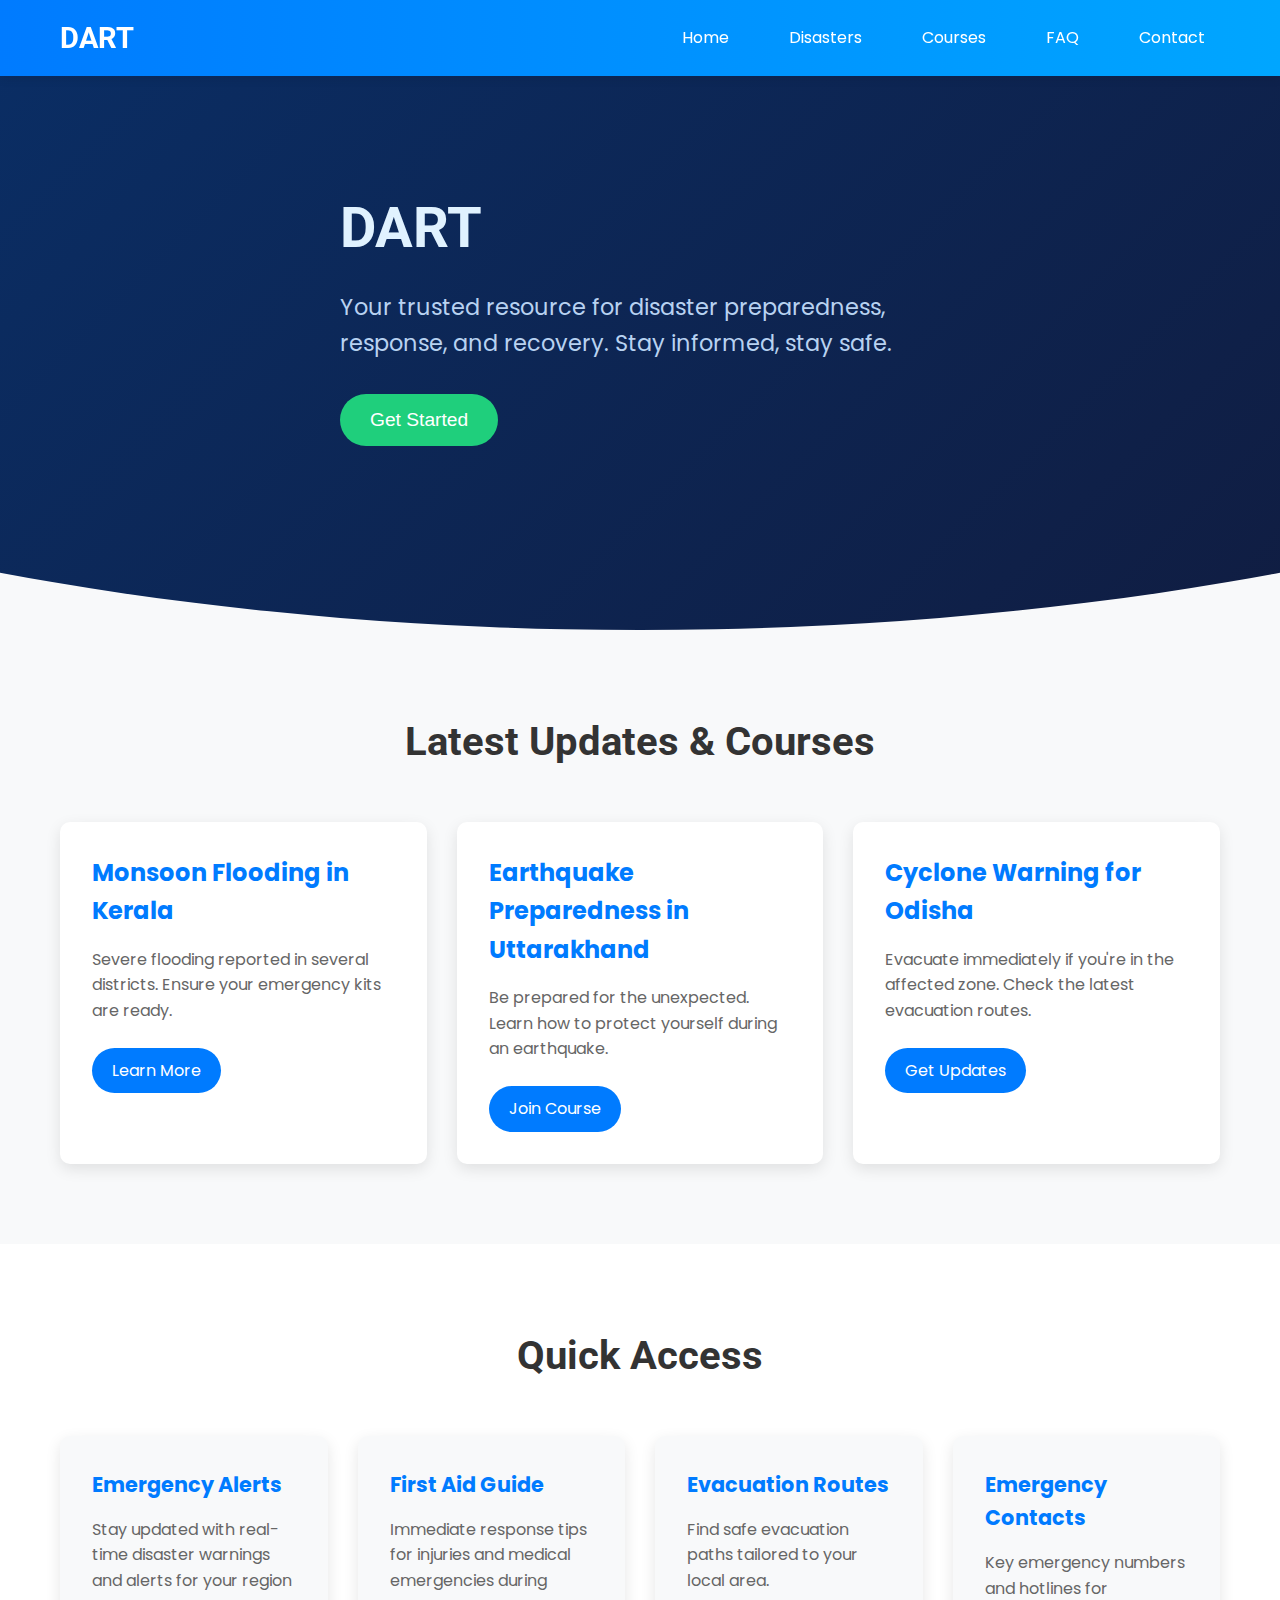
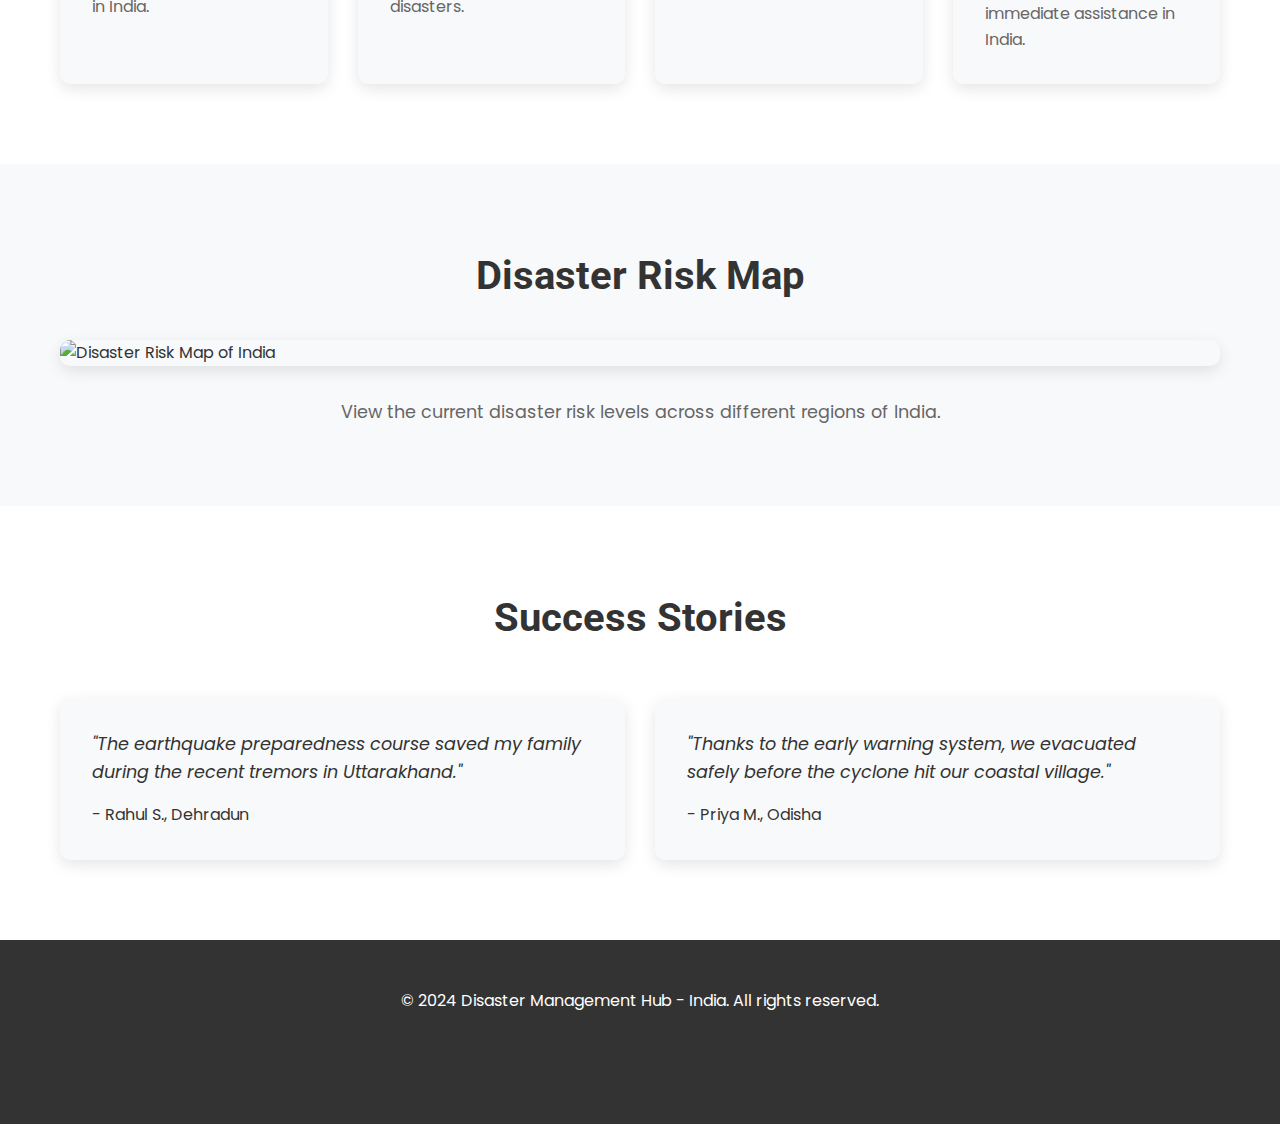
==== index.html @ 25036c58 "ADDED FILES" ====
<!DOCTYPE html>
<html lang="en">
<head>
    <meta charset="UTF-8">
    <meta name="viewport" content="width=device-width, initial-scale=1.0">
    <title>DART</title>
    <link rel="stylesheet" href="common.css">
    <link rel="stylesheet" href="index.css">
</head>
<body>
    <nav class="navbar">
        <div class="container">
            <h1>DART</h1>
            <ul>
                <li style="--i:1"><a href="index.html">Home</a></li>
                <li style="--i:2"><a href="disasters.html">Disasters</a></li>
                <li style="--i:3"><a href="courses.html">Courses</a></li>
                <li style="--i:4"><a href="faq.html">FAQ</a></li>
                <li style="--i:5"><a href="contact.html">Contact</a></li>
            </ul>
        </div>
    </nav>

    <header class="crypto-design">
        <div class="container">
            <h2>DART</h2>
            <p>Your trusted resource for disaster preparedness, response, and recovery. Stay informed, stay safe.</p>
            <button class="btn-start">Get Started</button>
        </div>
    </header>

    <main>
        <section id="featured-section" class="section featured-section">
            <div class="container">
                <h3>Latest Updates & Courses</h3>
                <div class="featured-grid">
                    <div class="featured-item">
                        <h4>Monsoon Flooding in Kerala</h4>
                        <p>Severe flooding reported in several districts. Ensure your emergency kits are ready.</p>
                        <a href="disasters.html" class="btn-featured">Learn More</a>
                    </div>
                    <div class="featured-item">
                        <h4>Earthquake Preparedness in Uttarakhand</h4>
                        <p>Be prepared for the unexpected. Learn how to protect yourself during an earthquake.</p>
                        <a href="courses.html" class="btn-featured">Join Course</a>
                    </div>
                    <div class="featured-item">
                        <h4>Cyclone Warning for Odisha</h4>
                        <p>Evacuate immediately if you're in the affected zone. Check the latest evacuation routes.</p>
                        <a href="disasters.html" class="btn-featured">Get Updates</a>
                    </div>
                </div>
            </div>
        </section>

        <section id="quick-access" class="section quick-access">
            <div class="container">
                <h3>Quick Access</h3>
                <div class="quick-access-grid">
                    <div class="quick-access-item">
                        <h4>Emergency Alerts</h4>
                        <p>Stay updated with real-time disaster warnings and alerts for your region in India.</p>
                    </div>
                    <div class="quick-access-item">
                        <h4>First Aid Guide</h4>
                        <p>Immediate response tips for injuries and medical emergencies during disasters.</p>
                    </div>
                    <div class="quick-access-item">
                        <h4>Evacuation Routes</h4>
                        <p>Find safe evacuation paths tailored to your local area.</p>
                    </div>
                    <div class="quick-access-item">
                        <h4>Emergency Contacts</h4>
                        <p>Key emergency numbers and hotlines for immediate assistance in India.</p>
                    </div>
                </div>
            </div>
        </section>

        <section id="disaster-map" class="section disaster-map">
            <div class="container">
                <h3>Disaster Risk Map</h3>
                <div class="map-container">
                    <!-- Placeholder for an interactive map -->
                    <img src="/api/placeholder/800/400" alt="Disaster Risk Map of India" />
                </div>
                <p>View the current disaster risk levels across different regions of India.</p>
            </div>
        </section>

        <section id="testimonials" class="section testimonials">
            <div class="container">
                <h3>Success Stories</h3>
                <div class="testimonial-grid">
                    <div class="testimonial-item">
                        <p>"The earthquake preparedness course saved my family during the recent tremors in Uttarakhand."</p>
                        - Rahul S., Dehradun
                    </div>
                    <div class="testimonial-item">
                        <p>"Thanks to the early warning system, we evacuated safely before the cyclone hit our coastal village."</p>
                        - Priya M., Odisha
                    </div>
                </div>
            </div>
        </section>
    </main>

    <footer>
        <div class="container">
            <p>&copy; 2024 Disaster Management Hub - India. All rights reserved.</p>
            <div class="social-icons">
                <a href="#" aria-label="Facebook"><i class="fab fa-facebook"></i></a>
                <a href="#" aria-label="Twitter"><i class="fab fa-twitter"></i></a>
                <a href="#" aria-label="Instagram"><i class="fab fa-instagram"></i></a>
            </div>
        </div>
    </footer>
</body>
</html>
---- common.css ----
/* Import Google Fonts */
@import url('https://fonts.googleapis.com/css2?family=Poppins:wght@300;400;600&family=Roboto:wght@400;700&display=swap');

/* Reset and Base Styles */
* {
  margin: 0;
  padding: 0;
  box-sizing: border-box;
}

body {
  font-family: 'Poppins', sans-serif;
  line-height: 1.6;
  background-color: #f8f9fa;
  color: #333;
}

h1, h2, h3 {
  font-family: 'Roboto', sans-serif;
}

.container {
  max-width: 1200px;
  margin: 0 auto;
  padding: 0 20px;
}

/* Navbar */
.navbar {
  background: linear-gradient(90deg, #007BFF, #00A6FF);
  color: white;
  padding: 15px 0;
  position: fixed;
  top: 0;
  width: 100%;
  z-index: 1000;
  box-shadow: 0 2px 10px rgba(0, 0, 0, 0.1);
}

.navbar .container {
  display: flex;
  justify-content: space-between;
  align-items: center;
}

.navbar h1 {
  font-size: 1.8rem;
  color: #fff;
  animation: fadeInDown 0.5s ease-out;
}

.navbar ul {
  list-style: none;
  display: flex;
}

.navbar ul li {
  margin-left: 30px;
  animation: fadeInDown 0.5s ease-out;
  animation-delay: calc(0.1s * var(--i));
}

.navbar ul li a {
  color: white;
  font-size: 1rem;
  padding: 10px 15px;
  text-decoration: none;
  transition: all 0.3s ease;
  border-radius: 5px;
}

.navbar ul li a:hover {
  background-color: rgba(255, 255, 255, 0.2);
  transform: translateY(-3px);
}

/* Footer */
footer {
  background-color: #333;
  color: #fff;
  padding: 3rem 0;
  text-align: center;
}

.social-icons {
  margin-top: 1.5rem;
}

.social-icons a {
  color: #fff;
  font-size: 1.5rem;
  margin: 0 10px;
  transition: color 0.3s ease;
}

.social-icons a:hover {
  color: #007BFF;
}

/* Responsive Design */
@media (max-width: 768px) {
  .navbar ul {
    display: none;
  }
}

/* Animations */
@keyframes fadeIn {
  from { opacity: 0; }
  to { opacity: 1; }
}

@keyframes fadeInUp {
  from {
    opacity: 0;
    transform: translateY(20px);
  }
  to {
    opacity: 1;
    transform: translateY(0);
  }
}

@keyframes fadeInDown {
  from {
    opacity: 0;
    transform: translateY(-20px);
  }
  to {
    opacity: 1;
    transform: translateY(0);
  }
}

@keyframes slideInDown {
  from {
    transform: translateY(-100px);
    opacity: 0;
  }
  to {
    transform: translateY(0);
    opacity: 1;
  }
}

@keyframes slideInUp {
  from {
    transform: translateY(100px);
    opacity: 0;
  }
  to {
    transform: translateY(0);
    opacity: 1;
  }
}

@keyframes slideInLeft {
  from {
    transform: translateX(-100px);
    opacity: 0;
  }
  to {
    transform: translateX(0);
    opacity: 1;
  }
}
---- index.css ----
/* Intro Section with Crypto Design */
.crypto-design {
  padding: 5rem 0;
  background: linear-gradient(135deg, #0a2e65, #101d42);
  color: white;
  text-align: left;
  display: flex;
  justify-content: center;
  align-items: center;
  height: 70vh;
  position: relative;
  clip-path: ellipse(120% 100% at 50% 0%);
  animation: fadeInUp 1s ease-in-out;
}

.crypto-design .container {
  max-width: 800px;
}

.crypto-design h2 {
  font-size: 3.5rem;
  color: #e0f2ff;
  margin-bottom: 1rem;
  animation: fadeInDown 1s ease-in-out;
}

.crypto-design p {
  max-width: 600px;
  color: #b8d2f1;
  font-size: 1.4rem;
  margin-bottom: 2rem;
  animation: fadeInUp 1s ease-in-out;
}

.btn-start {
  background-color: #1fcf7c;
  color: white;
  padding: 15px 30px;
  border-radius: 30px;
  font-size: 1.2rem;
  cursor: pointer;
  border: none;
  transition: all 0.3s ease;
  animation: fadeInUp 1.5s ease-in-out;
}

.btn-start:hover {
  background-color: #17a865;
  transform: translateY(-3px);
  box-shadow: 0 4px 15px rgba(31, 207, 124, 0.3);
}

/* Featured Section */
.featured-section {
  padding: 5rem 0;
  background-color: #f8f9fa;
}

.featured-section h3 {
  text-align: center;
  font-size: 2.5rem;
  color: #333;
  margin-bottom: 2rem;
}

.featured-grid {
  display: grid;
  grid-template-columns: repeat(3, 1fr);
  gap: 30px;
  margin-top: 3rem;
}

.featured-item {
  background-color: #fff;
  padding: 2rem;
  border-radius: 10px;
  box-shadow: 0 5px 15px rgba(0, 0, 0, 0.1);
  transition: transform 0.3s ease, box-shadow 0.3s ease;
}

.featured-item:hover {
  transform: translateY(-10px);
  box-shadow: 0 10px 25px rgba(0, 0, 0, 0.2);
}

.featured-item h4 {
  font-size: 1.5rem;
  color: #007BFF;
  margin-bottom: 1rem;
}

.featured-item p {
  color: #666;
  margin-bottom: 1.5rem;
}

.btn-featured {
  display: inline-block;
  background-color: #007BFF;
  color: white;
  padding: 10px 20px;
  border-radius: 25px;
  text-decoration: none;
  transition: background-color 0.3s ease, transform 0.3s ease;
}

.btn-featured:hover {
  background-color: #0056b3;
  transform: translateY(-3px);
}

/* Quick Access Section */
.quick-access {
  padding: 5rem 0;
  background-color: #fff;
}

.quick-access h3 {
  text-align: center;
  font-size: 2.5rem;
  color: #333;
  margin-bottom: 2rem;
}

.quick-access-grid {
  display: grid;
  grid-template-columns: repeat(4, 1fr);
  gap: 30px;
  margin-top: 3rem;
}

.quick-access-item {
  background-color: #f8f9fa;
  padding: 2rem;
  border-radius: 10px;
  box-shadow: 0 5px 15px rgba(0, 0, 0, 0.1);
  transition: transform 0.3s ease, box-shadow 0.3s ease;
}

.quick-access-item:hover {
  transform: translateY(-10px);
  box-shadow: 0 10px 25px rgba(0, 0, 0, 0.2);
}

.quick-access-item h4 {
  font-size: 1.3rem;
  color: #007BFF;
  margin-bottom: 1rem;
}

.quick-access-item p {
  color: #666;
}

/* Disaster Map Section */
.disaster-map {
  padding: 5rem 0;
  background-color: #f8f9fa;
}

.disaster-map h3 {
  text-align: center;
  font-size: 2.5rem;
  color: #333;
  margin-bottom: 2rem;
}

.map-container {
  max-width: 100%;
  height: auto;
  margin-bottom: 2rem;
  box-shadow: 0 5px 15px rgba(0, 0, 0, 0.1);
  border-radius: 10px;
  overflow: hidden;
}

.map-container img {
  width: 100%;
  height: auto;
  display: block;
}

.disaster-map p {
  text-align: center;
  color: #666;
  font-size: 1.1rem;
}

/* Testimonials Section */
.testimonials {
  padding: 5rem 0;
  background-color: #fff;
}

.testimonials h3 {
  text-align: center;
  font-size: 2.5rem;
  color: #333;
  margin-bottom: 2rem;
}

.testimonial-grid {
  display: grid;
  grid-template-columns: repeat(2, 1fr);
  gap: 30px;
  margin-top: 3rem;
}

.testimonial-item {
  background-color: #f8f9fa;
  padding: 2rem;
  border-radius: 10px;
  box-shadow: 0 5px 15px rgba(0, 0, 0, 0.1);
}

.testimonial-item p {
  font-style: italic;
  color: #333;
  font-size: 1.1rem;
  margin-bottom: 1rem;
}

.testimonial-item cite {
  color: #007BFF;
  font-weight: bold;
}

/* Footer */
footer {
  background-color: #333;
  color: white;
  padding: 3rem 0;
  text-align: center;
}

footer p {
  margin-bottom: 1rem;
}

.social-icons a {
  color: white;
  font-size: 1.5rem;
  margin: 0 10px;
  transition: color 0.3s ease;
}

.social-icons a:hover {
  color: #007BFF;
}

/* Responsive Design */
@media (max-width: 1024px) {
  .featured-grid, .quick-access-grid {
    grid-template-columns: repeat(2, 1fr);
  }
}

@media (max-width: 768px) {
  .crypto-design {
    height: auto;
    padding: 4rem 0;
  }

  .crypto-design h2 {
    font-size: 2.5rem;
  }

  .crypto-design p {
    font-size: 1.2rem;
  }

  .featured-grid, .quick-access-grid, .testimonial-grid {
    grid-template-columns: 1fr;
  }

  .featured-item, .quick-access-item, .testimonial-item {
    padding: 1.5rem;
  }
}

/* Animations */
@keyframes fadeInDown {
  from {
    opacity: 0;
    transform: translateY(-20px);
  }
  to {
    opacity: 1;
    transform: translateY(0);
  }
}

@keyframes fadeInUp {
  from {
    opacity: 0;
    transform: translateY(20px);
  }
  to {
    opacity: 1;
    transform: translateY(0);
  }
}
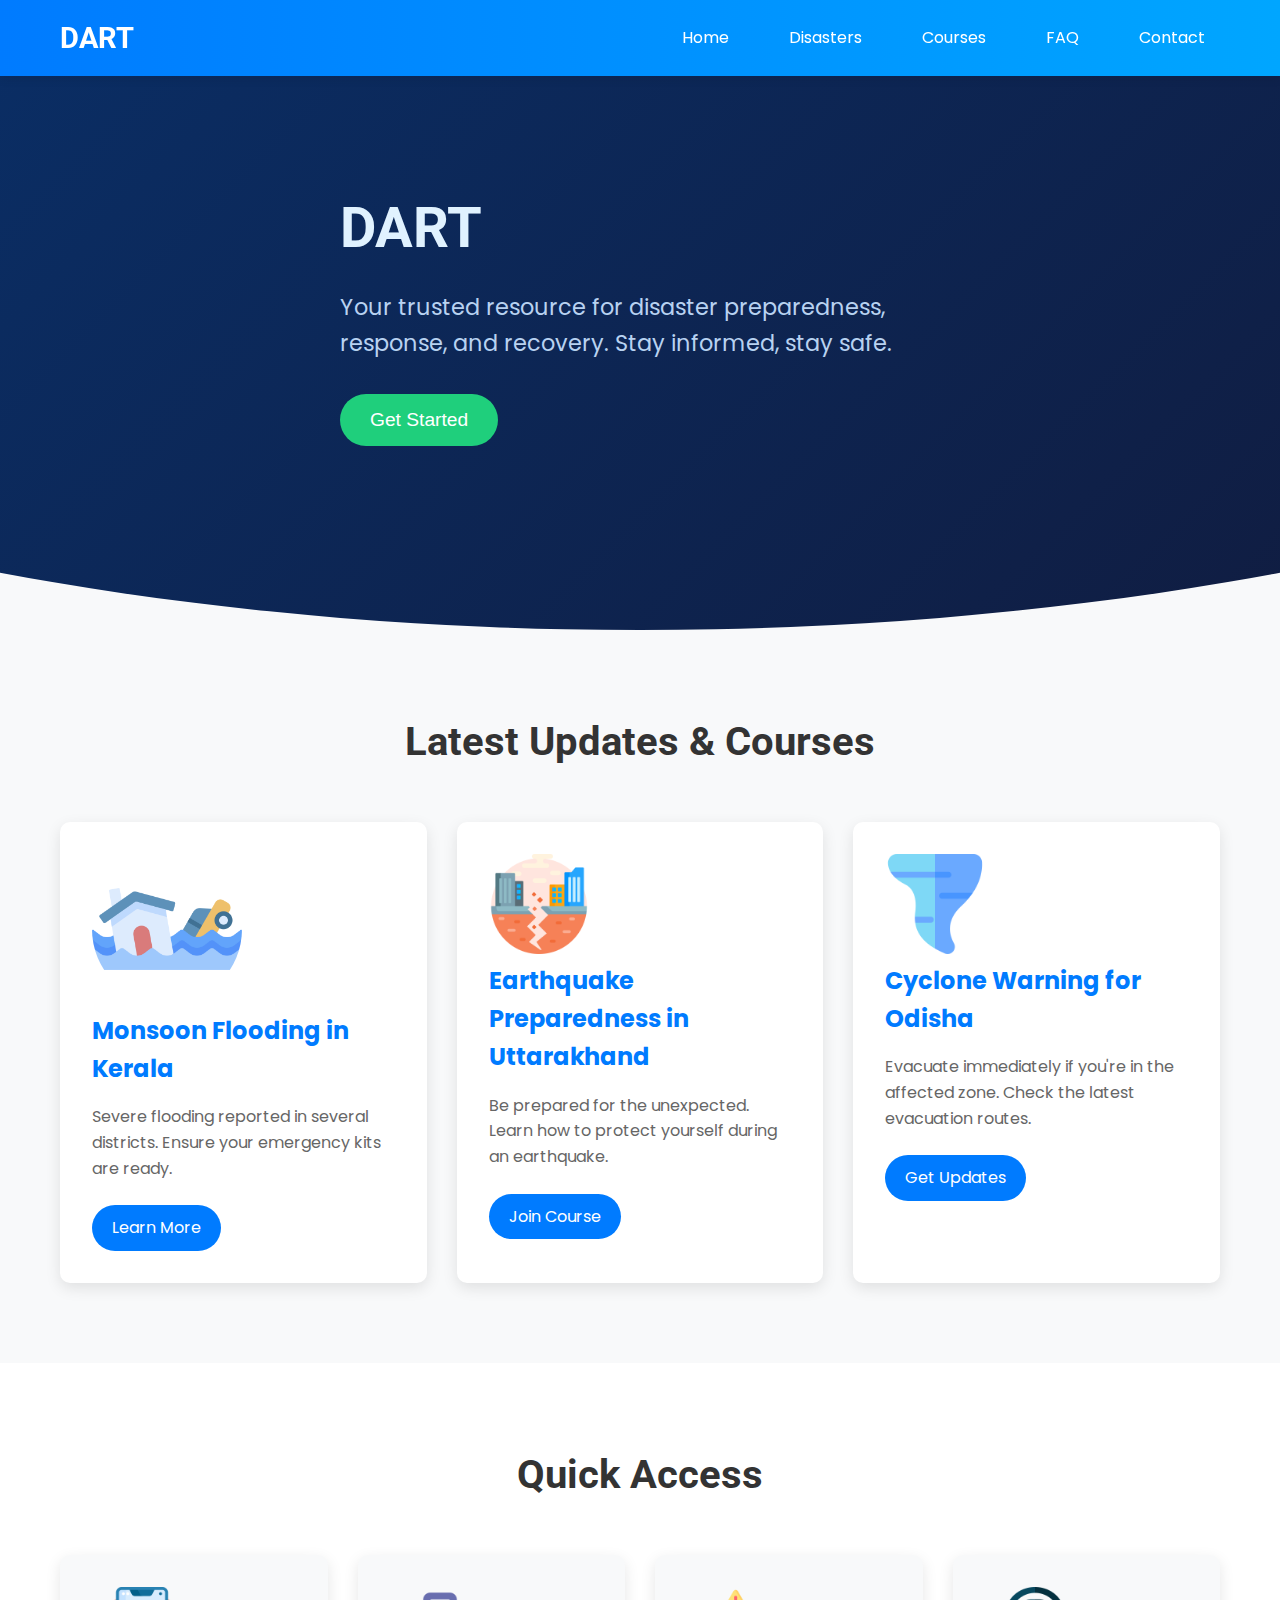
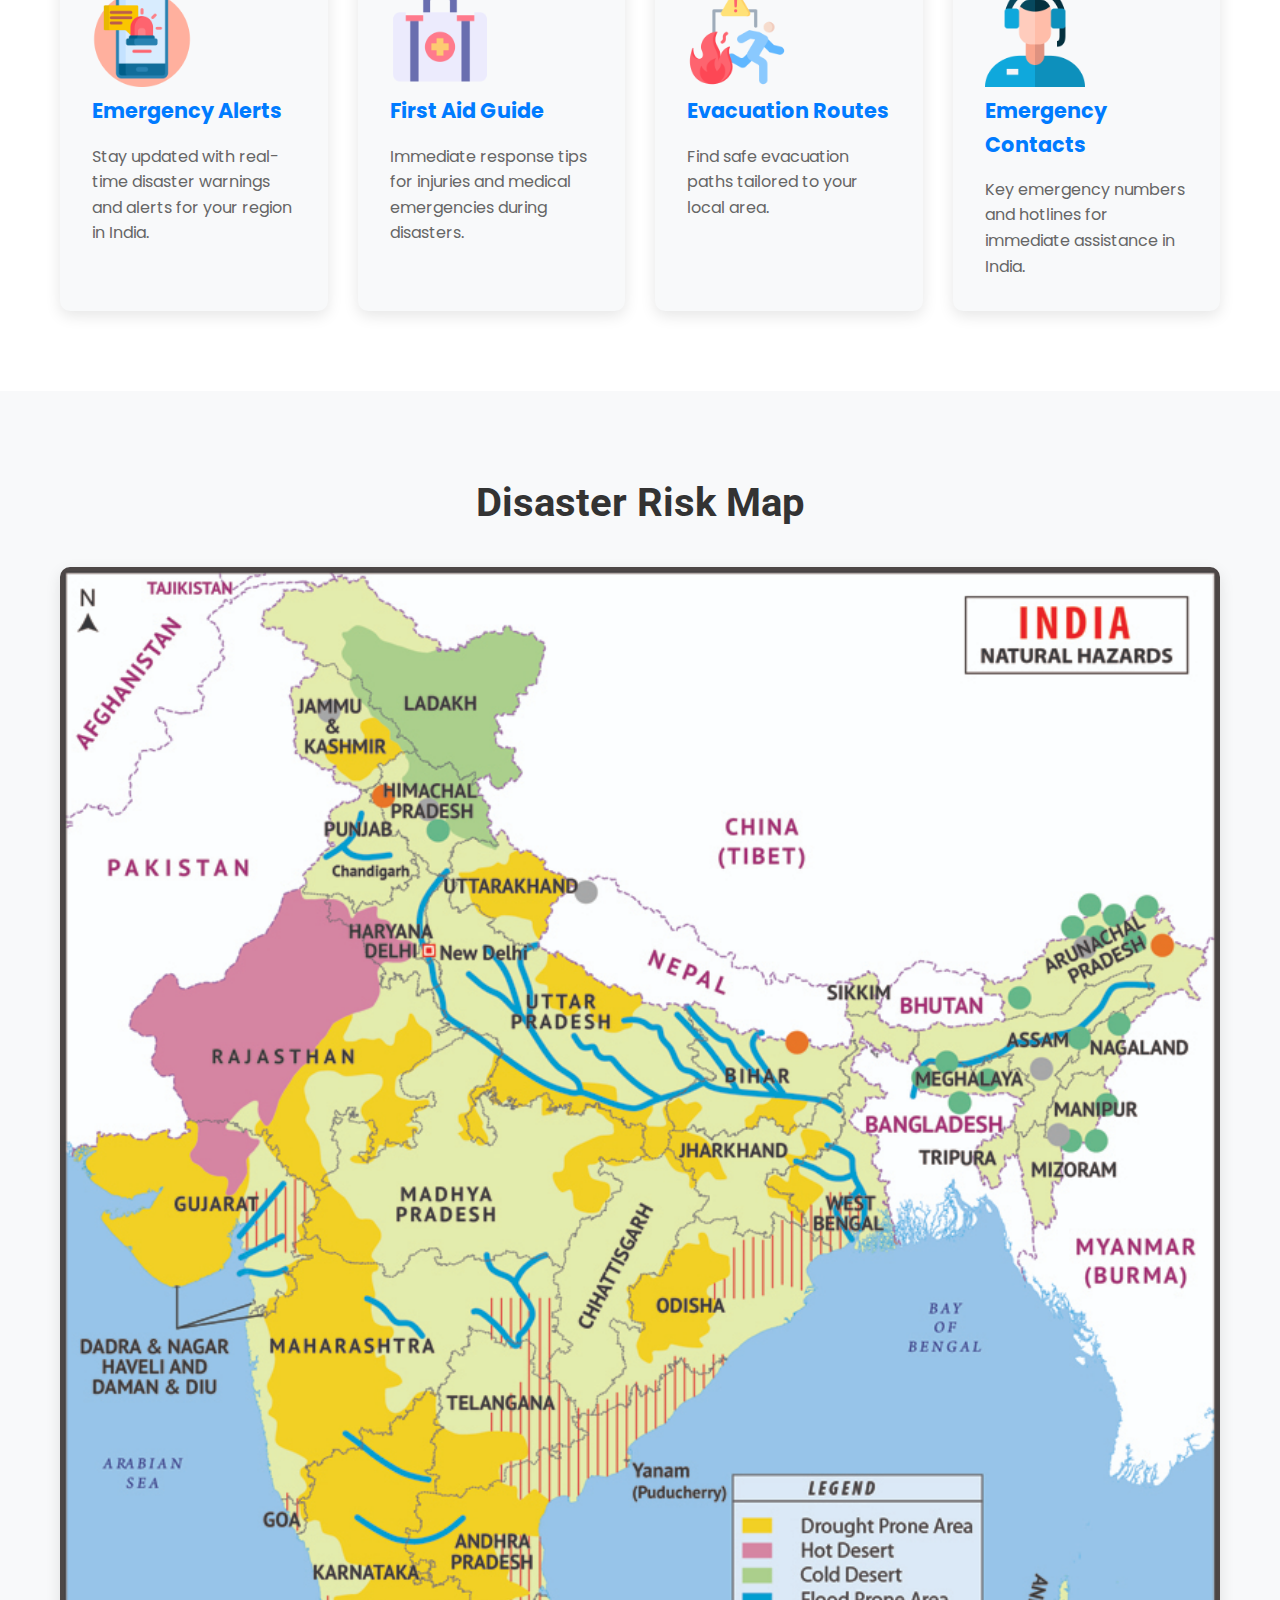
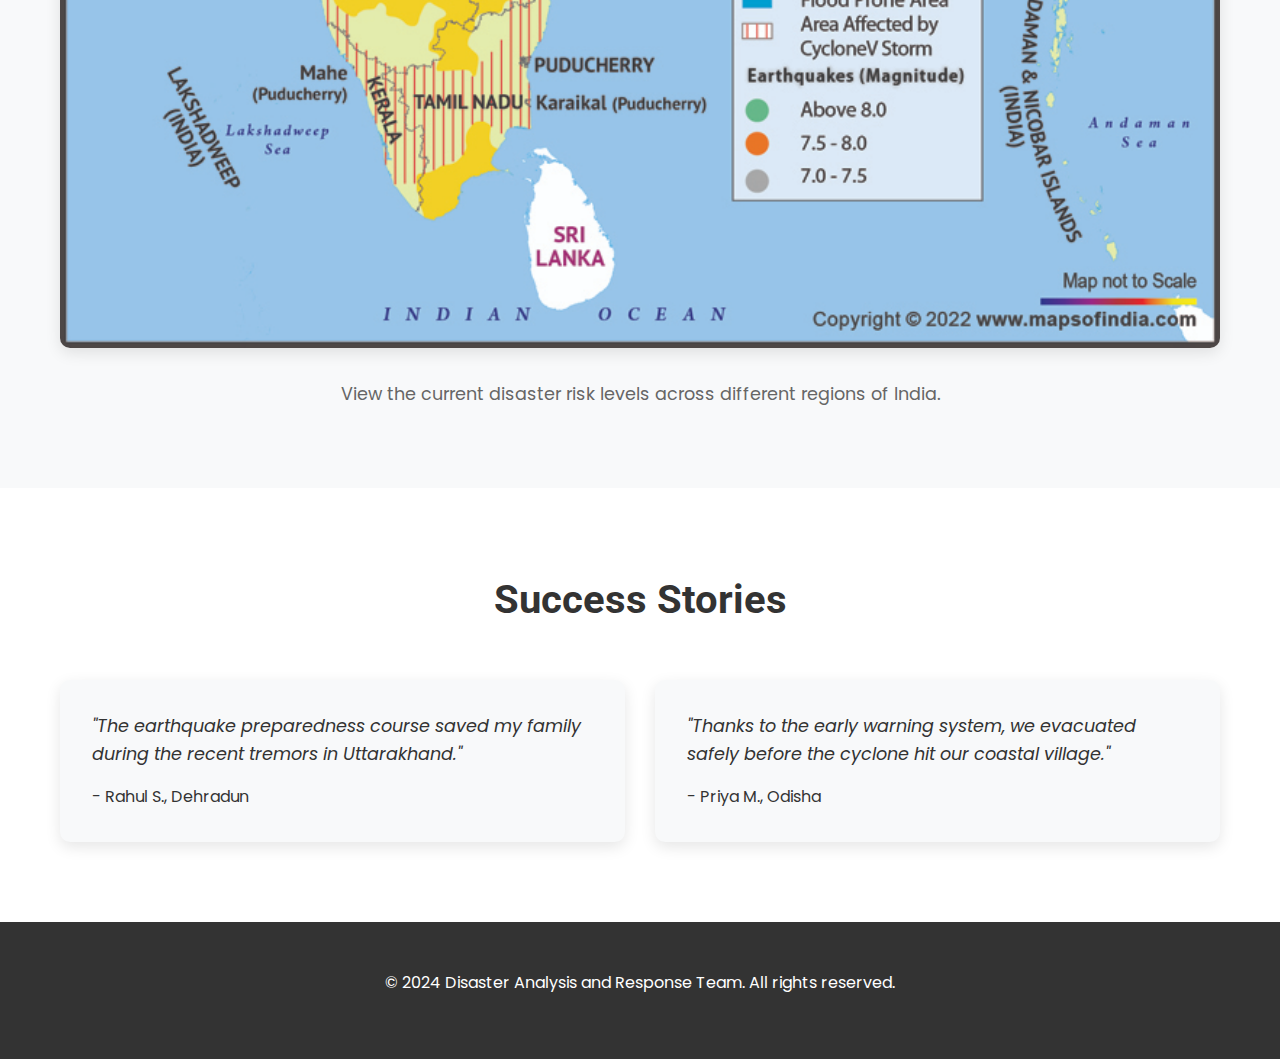
==== commit 1fd40887: "Added images and organised" ====
--- a/index.html
+++ b/index.html
@@ -4,8 +4,8 @@
     <meta charset="UTF-8">
     <meta name="viewport" content="width=device-width, initial-scale=1.0">
     <title>DART</title>
-    <link rel="stylesheet" href="common.css">
-    <link rel="stylesheet" href="index.css">
+    <link rel="stylesheet" href="/css/common.css">
+    <link rel="stylesheet" href="/css/index.css">
 </head>
 <body>
     <nav class="navbar">
@@ -35,16 +35,19 @@
                 <h3>Latest Updates & Courses</h3>
                 <div class="featured-grid">
                     <div class="featured-item">
+                        <img src="/images/flood.png" alt="" width="150px" height="auto" style="border-radius: 150px;">
                         <h4>Monsoon Flooding in Kerala</h4>
                         <p>Severe flooding reported in several districts. Ensure your emergency kits are ready.</p>
                         <a href="disasters.html" class="btn-featured">Learn More</a>
                     </div>
                     <div class="featured-item">
+                        <img src="/images/earthquake.png" alt="" width="100px" height="auto">
                         <h4>Earthquake Preparedness in Uttarakhand</h4>
                         <p>Be prepared for the unexpected. Learn how to protect yourself during an earthquake.</p>
                         <a href="courses.html" class="btn-featured">Join Course</a>
                     </div>
                     <div class="featured-item">
+                        <img src="/images/tornado.png" alt="" width="100px" height="auto">
                         <h4>Cyclone Warning for Odisha</h4>
                         <p>Evacuate immediately if you're in the affected zone. Check the latest evacuation routes.</p>
                         <a href="disasters.html" class="btn-featured">Get Updates</a>
@@ -58,18 +61,22 @@
                 <h3>Quick Access</h3>
                 <div class="quick-access-grid">
                     <div class="quick-access-item">
+                        <img src="/images/emergency-contact.png" alt="" width="100px" height="auto">
                         <h4>Emergency Alerts</h4>
                         <p>Stay updated with real-time disaster warnings and alerts for your region in India.</p>
                     </div>
                     <div class="quick-access-item">
+                        <img src="/images/first-aid-kit.png" alt="" width="100px" height="auto">
                         <h4>First Aid Guide</h4>
                         <p>Immediate response tips for injuries and medical emergencies during disasters.</p>
                     </div>
                     <div class="quick-access-item">
+                        <img src="/images/evacuation.png" alt="" width="100px" height="auto">
                         <h4>Evacuation Routes</h4>
                         <p>Find safe evacuation paths tailored to your local area.</p>
                     </div>
                     <div class="quick-access-item">
+                        <img src="/images/operator.png" alt="" width="100px" height="auto">
                         <h4>Emergency Contacts</h4>
                         <p>Key emergency numbers and hotlines for immediate assistance in India.</p>
                     </div>
@@ -82,7 +89,7 @@
                 <h3>Disaster Risk Map</h3>
                 <div class="map-container">
                     <!-- Placeholder for an interactive map -->
-                    <img src="/api/placeholder/800/400" alt="Disaster Risk Map of India" />
+                    <img src="/images/Map.jpg" alt="Disaster Risk Map of India" width="25vh" height="auto"/>
                 </div>
                 <p>View the current disaster risk levels across different regions of India.</p>
             </div>
@@ -107,12 +114,7 @@
 
     <footer>
         <div class="container">
-            <p>&copy; 2024 Disaster Management Hub - India. All rights reserved.</p>
-            <div class="social-icons">
-                <a href="#" aria-label="Facebook"><i class="fab fa-facebook"></i></a>
-                <a href="#" aria-label="Twitter"><i class="fab fa-twitter"></i></a>
-                <a href="#" aria-label="Instagram"><i class="fab fa-instagram"></i></a>
-            </div>
+            <p>&copy; 2024 Disaster Analysis and Response Team. All rights reserved.</p>
         </div>
     </footer>
 </body>
--- a/css/common.css
+++ b/css/common.css
@@ -0,0 +1,166 @@
+/* Import Google Fonts */
+@import url('https://fonts.googleapis.com/css2?family=Poppins:wght@300;400;600&family=Roboto:wght@400;700&display=swap');
+
+/* Reset and Base Styles */
+* {
+  margin: 0;
+  padding: 0;
+  box-sizing: border-box;
+}
+
+body {
+  font-family: 'Poppins', sans-serif;
+  line-height: 1.6;
+  background-color: #f8f9fa;
+  color: #333;
+}
+
+h1, h2, h3 {
+  font-family: 'Roboto', sans-serif;
+}
+
+.container {
+  max-width: 1200px;
+  margin: 0 auto;
+  padding: 0 20px;
+}
+
+/* Navbar */
+.navbar {
+  background: linear-gradient(90deg, #007BFF, #00A6FF);
+  color: white;
+  padding: 15px 0;
+  position: fixed;
+  top: 0;
+  width: 100%;
+  z-index: 1000;
+  box-shadow: 0 2px 10px rgba(0, 0, 0, 0.1);
+}
+
+.navbar .container {
+  display: flex;
+  justify-content: space-between;
+  align-items: center;
+}
+
+.navbar h1 {
+  font-size: 1.8rem;
+  color: #fff;
+  animation: fadeInDown 0.5s ease-out;
+}
+
+.navbar ul {
+  list-style: none;
+  display: flex;
+}
+
+.navbar ul li {
+  margin-left: 30px;
+  animation: fadeInDown 0.5s ease-out;
+  animation-delay: calc(0.1s * var(--i));
+}
+
+.navbar ul li a {
+  color: white;
+  font-size: 1rem;
+  padding: 10px 15px;
+  text-decoration: none;
+  transition: all 0.3s ease;
+  border-radius: 5px;
+}
+
+.navbar ul li a:hover {
+  background-color: rgba(255, 255, 255, 0.2);
+  transform: translateY(-3px);
+}
+
+/* Footer */
+footer {
+  background-color: #333;
+  color: #fff;
+  padding: 3rem 0;
+  text-align: center;
+}
+
+.social-icons {
+  margin-top: 1.5rem;
+}
+
+.social-icons a {
+  color: #fff;
+  font-size: 1.5rem;
+  margin: 0 10px;
+  transition: color 0.3s ease;
+}
+
+.social-icons a:hover {
+  color: #007BFF;
+}
+
+/* Responsive Design */
+@media (max-width: 768px) {
+  .navbar ul {
+    display: none;
+  }
+}
+
+/* Animations */
+@keyframes fadeIn {
+  from { opacity: 0; }
+  to { opacity: 1; }
+}
+
+@keyframes fadeInUp {
+  from {
+    opacity: 0;
+    transform: translateY(20px);
+  }
+  to {
+    opacity: 1;
+    transform: translateY(0);
+  }
+}
+
+@keyframes fadeInDown {
+  from {
+    opacity: 0;
+    transform: translateY(-20px);
+  }
+  to {
+    opacity: 1;
+    transform: translateY(0);
+  }
+}
+
+@keyframes slideInDown {
+  from {
+    transform: translateY(-100px);
+    opacity: 0;
+  }
+  to {
+    transform: translateY(0);
+    opacity: 1;
+  }
+}
+
+@keyframes slideInUp {
+  from {
+    transform: translateY(100px);
+    opacity: 0;
+  }
+  to {
+    transform: translateY(0);
+    opacity: 1;
+  }
+}
+
+@keyframes slideInLeft {
+  from {
+    transform: translateX(-100px);
+    opacity: 0;
+  }
+  to {
+    transform: translateX(0);
+    opacity: 1;
+  }
+}--- a/css/index.css
+++ b/css/index.css
@@ -0,0 +1,302 @@
+/* Intro Section with Crypto Design */
+.crypto-design {
+  padding: 5rem 0;
+  background: linear-gradient(135deg, #0a2e65, #101d42);
+  color: white;
+  text-align: left;
+  display: flex;
+  justify-content: center;
+  align-items: center;
+  height: 70vh;
+  position: relative;
+  clip-path: ellipse(120% 100% at 50% 0%);
+  animation: fadeInUp 1s ease-in-out;
+}
+
+.crypto-design .container {
+  max-width: 800px;
+}
+
+.crypto-design h2 {
+  font-size: 3.5rem;
+  color: #e0f2ff;
+  margin-bottom: 1rem;
+  animation: fadeInDown 1s ease-in-out;
+}
+
+.crypto-design p {
+  max-width: 600px;
+  color: #b8d2f1;
+  font-size: 1.4rem;
+  margin-bottom: 2rem;
+  animation: fadeInUp 1s ease-in-out;
+}
+
+.btn-start {
+  background-color: #1fcf7c;
+  color: white;
+  padding: 15px 30px;
+  border-radius: 30px;
+  font-size: 1.2rem;
+  cursor: pointer;
+  border: none;
+  transition: all 0.3s ease;
+  animation: fadeInUp 1.5s ease-in-out;
+}
+
+.btn-start:hover {
+  background-color: #17a865;
+  transform: translateY(-3px);
+  box-shadow: 0 4px 15px rgba(31, 207, 124, 0.3);
+}
+
+/* Featured Section */
+.featured-section {
+  padding: 5rem 0;
+  background-color: #f8f9fa;
+}
+
+.featured-section h3 {
+  text-align: center;
+  font-size: 2.5rem;
+  color: #333;
+  margin-bottom: 2rem;
+}
+
+.featured-grid {
+  display: grid;
+  grid-template-columns: repeat(3, 1fr);
+  gap: 30px;
+  margin-top: 3rem;
+}
+
+.featured-item {
+  background-color: #fff;
+  padding: 2rem;
+  border-radius: 10px;
+  box-shadow: 0 5px 15px rgba(0, 0, 0, 0.1);
+  transition: transform 0.3s ease, box-shadow 0.3s ease;
+}
+
+.featured-item:hover {
+  transform: translateY(-10px);
+  box-shadow: 0 10px 25px rgba(0, 0, 0, 0.2);
+}
+
+.featured-item h4 {
+  font-size: 1.5rem;
+  color: #007BFF;
+  margin-bottom: 1rem;
+}
+
+.featured-item p {
+  color: #666;
+  margin-bottom: 1.5rem;
+}
+
+.btn-featured {
+  display: inline-block;
+  background-color: #007BFF;
+  color: white;
+  padding: 10px 20px;
+  border-radius: 25px;
+  text-decoration: none;
+  transition: background-color 0.3s ease, transform 0.3s ease;
+}
+
+.btn-featured:hover {
+  background-color: #0056b3;
+  transform: translateY(-3px);
+}
+
+/* Quick Access Section */
+.quick-access {
+  padding: 5rem 0;
+  background-color: #fff;
+}
+
+.quick-access h3 {
+  text-align: center;
+  font-size: 2.5rem;
+  color: #333;
+  margin-bottom: 2rem;
+}
+
+.quick-access-grid {
+  display: grid;
+  grid-template-columns: repeat(4, 1fr);
+  gap: 30px;
+  margin-top: 3rem;
+}
+
+.quick-access-item {
+  background-color: #f8f9fa;
+  padding: 2rem;
+  border-radius: 10px;
+  box-shadow: 0 5px 15px rgba(0, 0, 0, 0.1);
+  transition: transform 0.3s ease, box-shadow 0.3s ease;
+}
+
+.quick-access-item:hover {
+  transform: translateY(-10px);
+  box-shadow: 0 10px 25px rgba(0, 0, 0, 0.2);
+}
+
+.quick-access-item h4 {
+  font-size: 1.3rem;
+  color: #007BFF;
+  margin-bottom: 1rem;
+}
+
+.quick-access-item p {
+  color: #666;
+}
+
+/* Disaster Map Section */
+.disaster-map {
+  padding: 5rem 0;
+  background-color: #f8f9fa;
+}
+
+.disaster-map h3 {
+  text-align: center;
+  font-size: 2.5rem;
+  color: #333;
+  margin-bottom: 2rem;
+}
+
+.map-container {
+  max-width: 100%;
+  height: auto;
+  margin-bottom: 2rem;
+  box-shadow: 0 5px 15px rgba(0, 0, 0, 0.1);
+  border-radius: 10px;
+  overflow: hidden;
+}
+
+.map-container img {
+  width: 100%;
+  height: auto;
+  display: block;
+}
+
+.disaster-map p {
+  text-align: center;
+  color: #666;
+  font-size: 1.1rem;
+}
+
+/* Testimonials Section */
+.testimonials {
+  padding: 5rem 0;
+  background-color: #fff;
+}
+
+.testimonials h3 {
+  text-align: center;
+  font-size: 2.5rem;
+  color: #333;
+  margin-bottom: 2rem;
+}
+
+.testimonial-grid {
+  display: grid;
+  grid-template-columns: repeat(2, 1fr);
+  gap: 30px;
+  margin-top: 3rem;
+}
+
+.testimonial-item {
+  background-color: #f8f9fa;
+  padding: 2rem;
+  border-radius: 10px;
+  box-shadow: 0 5px 15px rgba(0, 0, 0, 0.1);
+}
+
+.testimonial-item p {
+  font-style: italic;
+  color: #333;
+  font-size: 1.1rem;
+  margin-bottom: 1rem;
+}
+
+.testimonial-item cite {
+  color: #007BFF;
+  font-weight: bold;
+}
+
+/* Footer */
+footer {
+  background-color: #333;
+  color: white;
+  padding: 3rem 0;
+  text-align: center;
+}
+
+footer p {
+  margin-bottom: 1rem;
+}
+
+.social-icons a {
+  color: white;
+  font-size: 1.5rem;
+  margin: 0 10px;
+  transition: color 0.3s ease;
+}
+
+.social-icons a:hover {
+  color: #007BFF;
+}
+
+/* Responsive Design */
+@media (max-width: 1024px) {
+  .featured-grid, .quick-access-grid {
+    grid-template-columns: repeat(2, 1fr);
+  }
+}
+
+@media (max-width: 768px) {
+  .crypto-design {
+    height: auto;
+    padding: 4rem 0;
+  }
+
+  .crypto-design h2 {
+    font-size: 2.5rem;
+  }
+
+  .crypto-design p {
+    font-size: 1.2rem;
+  }
+
+  .featured-grid, .quick-access-grid, .testimonial-grid {
+    grid-template-columns: 1fr;
+  }
+
+  .featured-item, .quick-access-item, .testimonial-item {
+    padding: 1.5rem;
+  }
+}
+
+/* Animations */
+@keyframes fadeInDown {
+  from {
+    opacity: 0;
+    transform: translateY(-20px);
+  }
+  to {
+    opacity: 1;
+    transform: translateY(0);
+  }
+}
+
+@keyframes fadeInUp {
+  from {
+    opacity: 0;
+    transform: translateY(20px);
+  }
+  to {
+    opacity: 1;
+    transform: translateY(0);
+  }
+}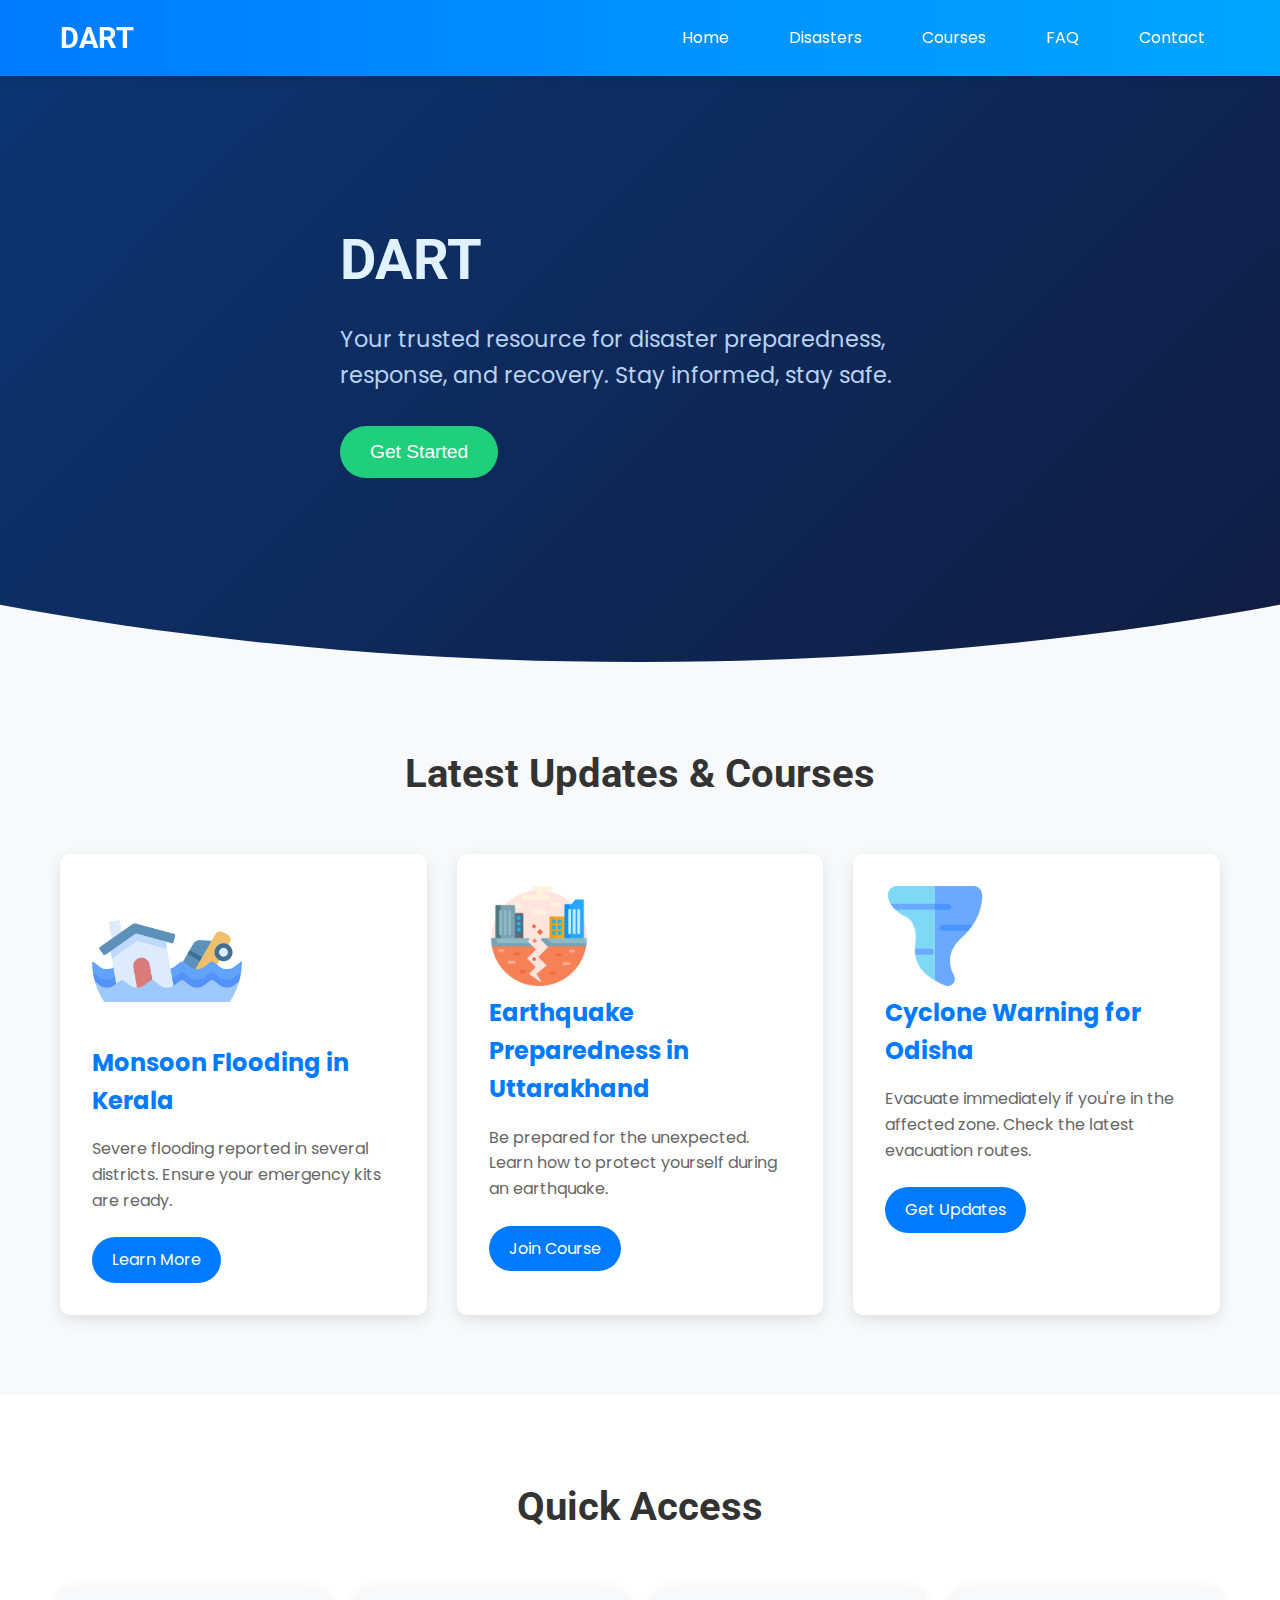
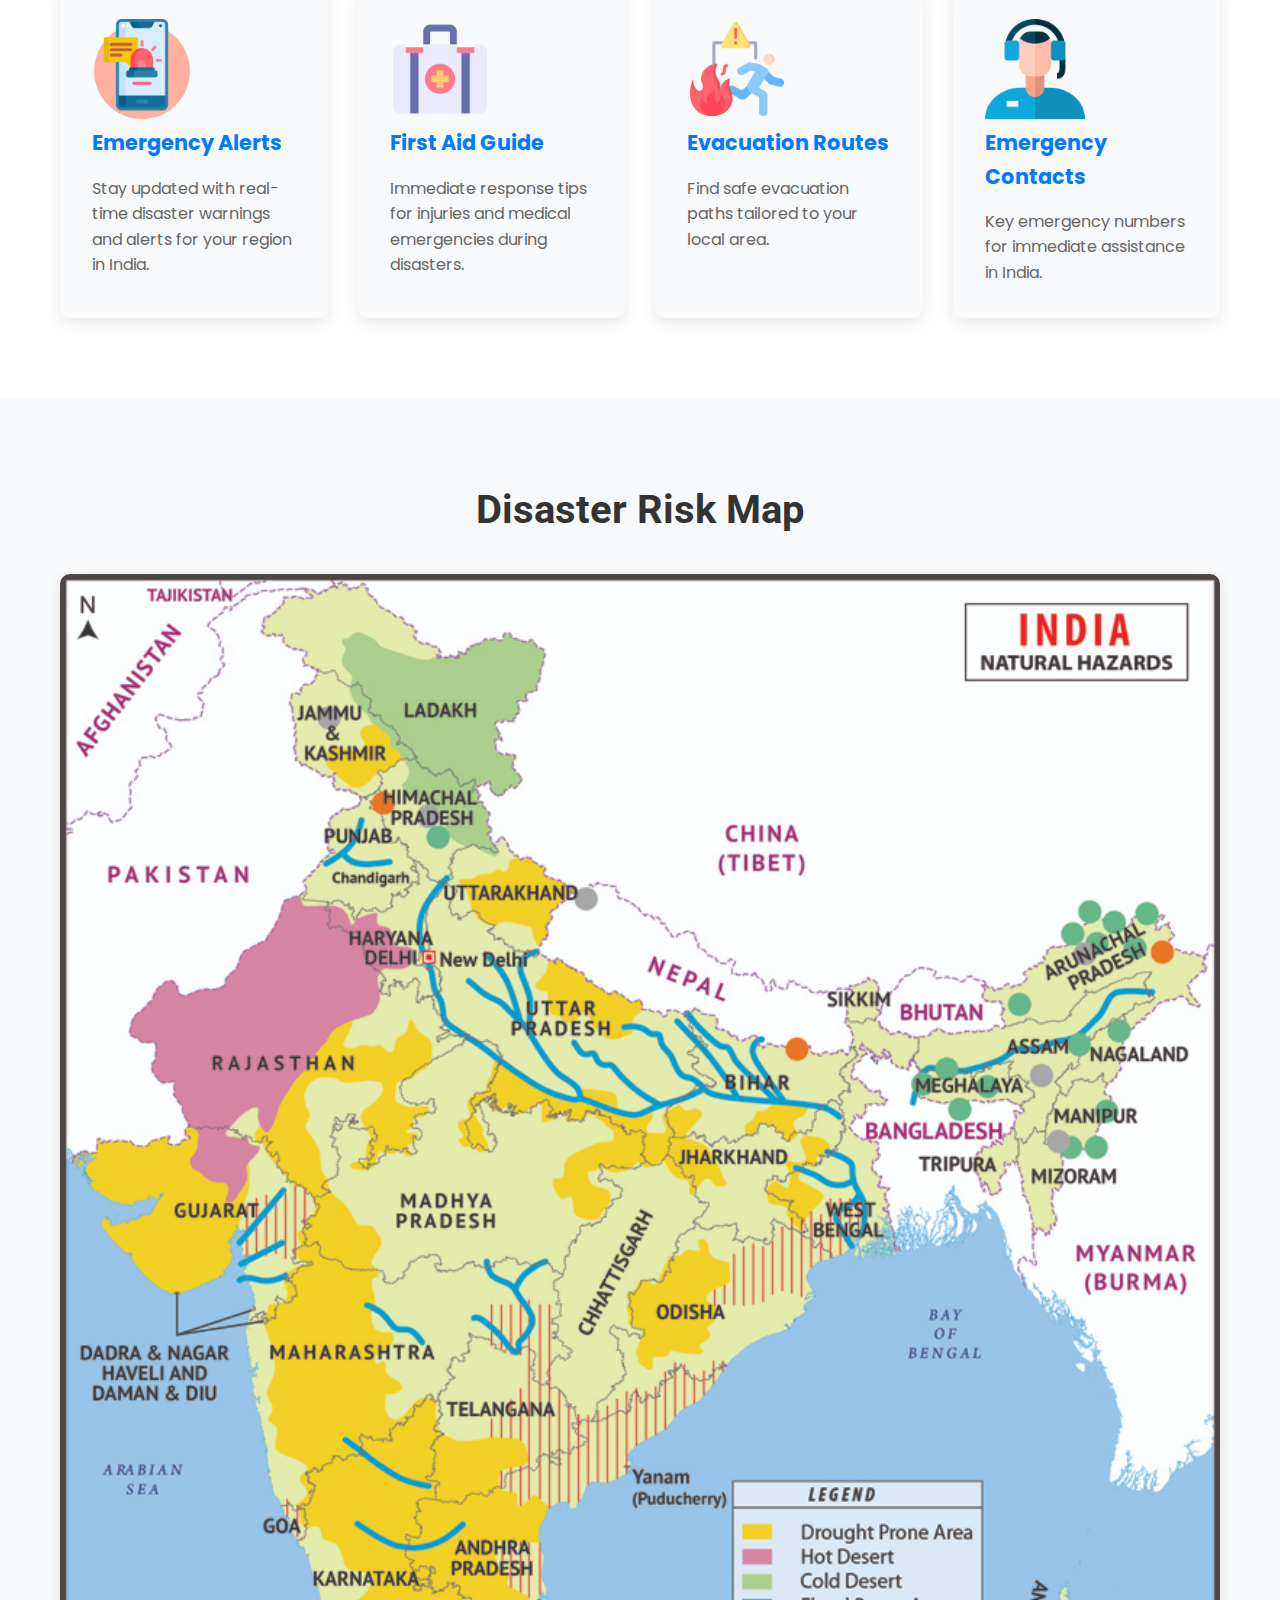
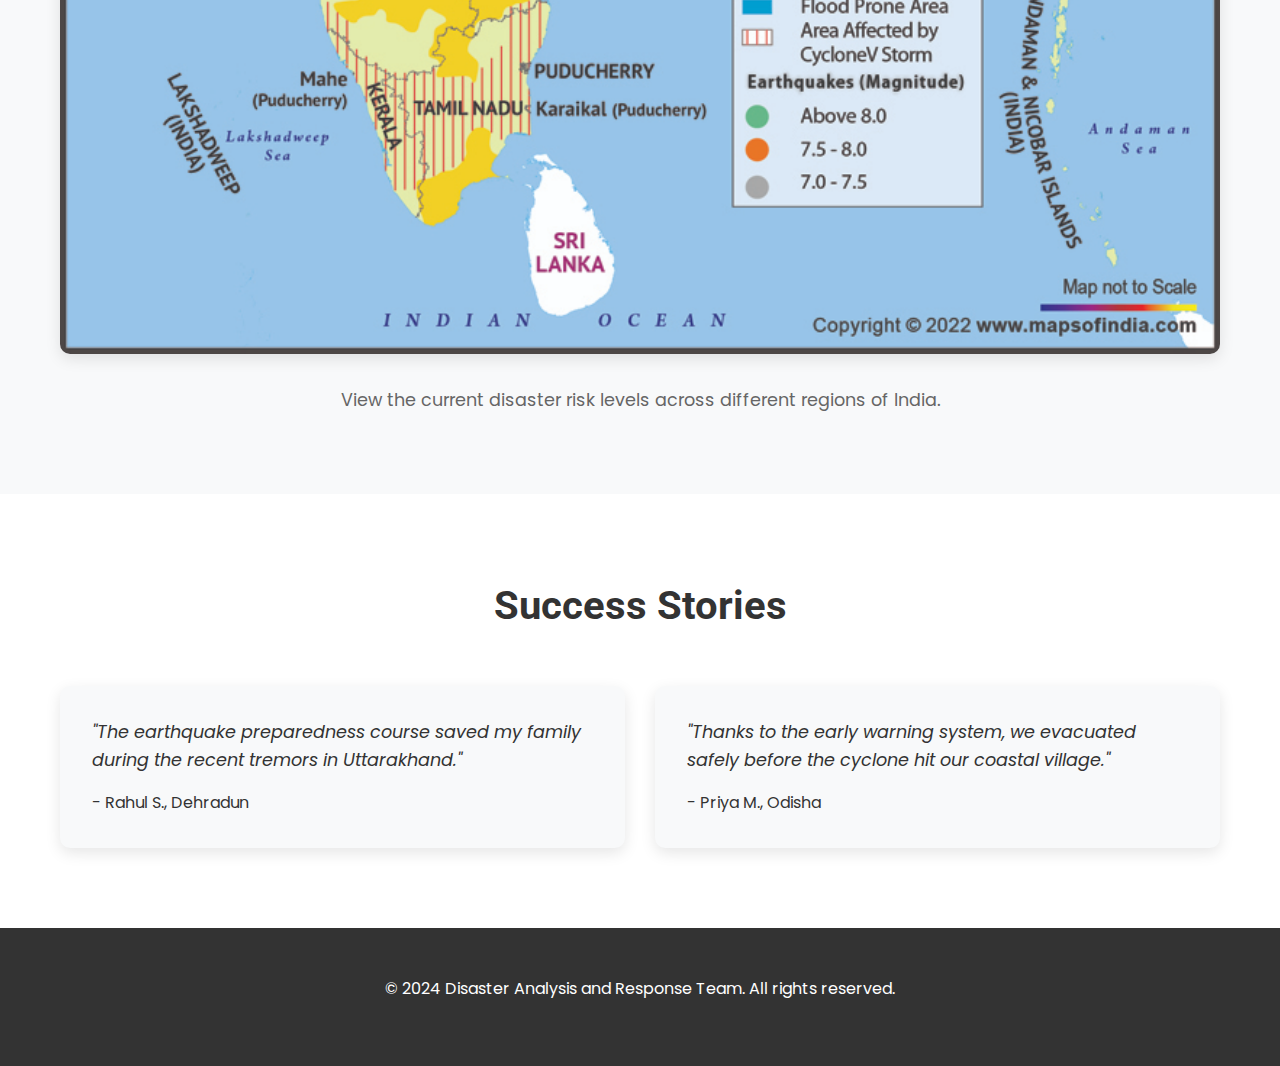
==== commit 228453e1: "Small design changes and Added an emergency alert message page" ====
--- a/index.html
+++ b/index.html
@@ -11,6 +11,7 @@
     <nav class="navbar">
         <div class="container">
             <h1>DART</h1>
+            <div class="hamburger">&#9776;</div>
             <ul>
                 <li style="--i:1"><a href="index.html">Home</a></li>
                 <li style="--i:2"><a href="disasters.html">Disasters</a></li>
@@ -78,7 +79,7 @@
                     <div class="quick-access-item">
                         <img src="/images/operator.png" alt="" width="100px" height="auto">
                         <h4>Emergency Contacts</h4>
-                        <p>Key emergency numbers and hotlines for immediate assistance in India.</p>
+                        <p>Key emergency numbers for immediate assistance in India.</p>
                     </div>
                 </div>
             </div>
@@ -117,5 +118,14 @@
             <p>&copy; 2024 Disaster Analysis and Response Team. All rights reserved.</p>
         </div>
     </footer>
+
+    <script>
+        const hamburger = document.querySelector('.hamburger');
+        const navMenu = document.querySelector('.navbar ul');
+      
+        hamburger.addEventListener('click', () => {
+          navMenu.classList.toggle('active');
+        });
+      </script>
 </body>
 </html>--- a/css/common.css
+++ b/css/common.css
@@ -163,4 +163,45 @@
     transform: translateX(0);
     opacity: 1;
   }
-}+}
+
+/* Hamburger Menu Icon */
+.hamburger {
+  display: none;
+  cursor: pointer;
+  font-size: 1.8rem;
+  color: white;
+  transition: color 0.3s ease;
+}
+
+.hamburger:hover {
+  color: rgba(255, 255, 255, 0.7);
+}
+
+/* For mobile screens, show hamburger and hide the navbar */
+@media (max-width: 768px) {
+  .hamburger {
+    display: block;
+  }
+
+  .navbar ul {
+    display: none;
+    flex-direction: column;
+    position: absolute;
+    top: 60px;
+    right: 0;
+    background-color: rgba(0, 123, 255, 0.9);
+    width: 100%;
+    padding: 20px 0;
+    text-align: center;
+    box-shadow: 0 8px 10px rgba(0, 0, 0, 0.1);
+  }
+
+  .navbar ul.active {
+    display: flex;
+  }
+
+  .navbar ul li {
+    margin: 10px 0;
+  }
+}
--- a/css/index.css
+++ b/css/index.css
@@ -1,7 +1,7 @@
 /* Intro Section with Crypto Design */
 .crypto-design {
   padding: 5rem 0;
-  background: linear-gradient(135deg, #0a2e65, #101d42);
+  background: linear-gradient(135deg, #0c3572, #101d42);
   color: white;
   text-align: left;
   display: flex;
@@ -11,6 +11,7 @@
   position: relative;
   clip-path: ellipse(120% 100% at 50% 0%);
   animation: fadeInUp 1s ease-in-out;
+  margin-top: 2rem;
 }
 
 .crypto-design .container {
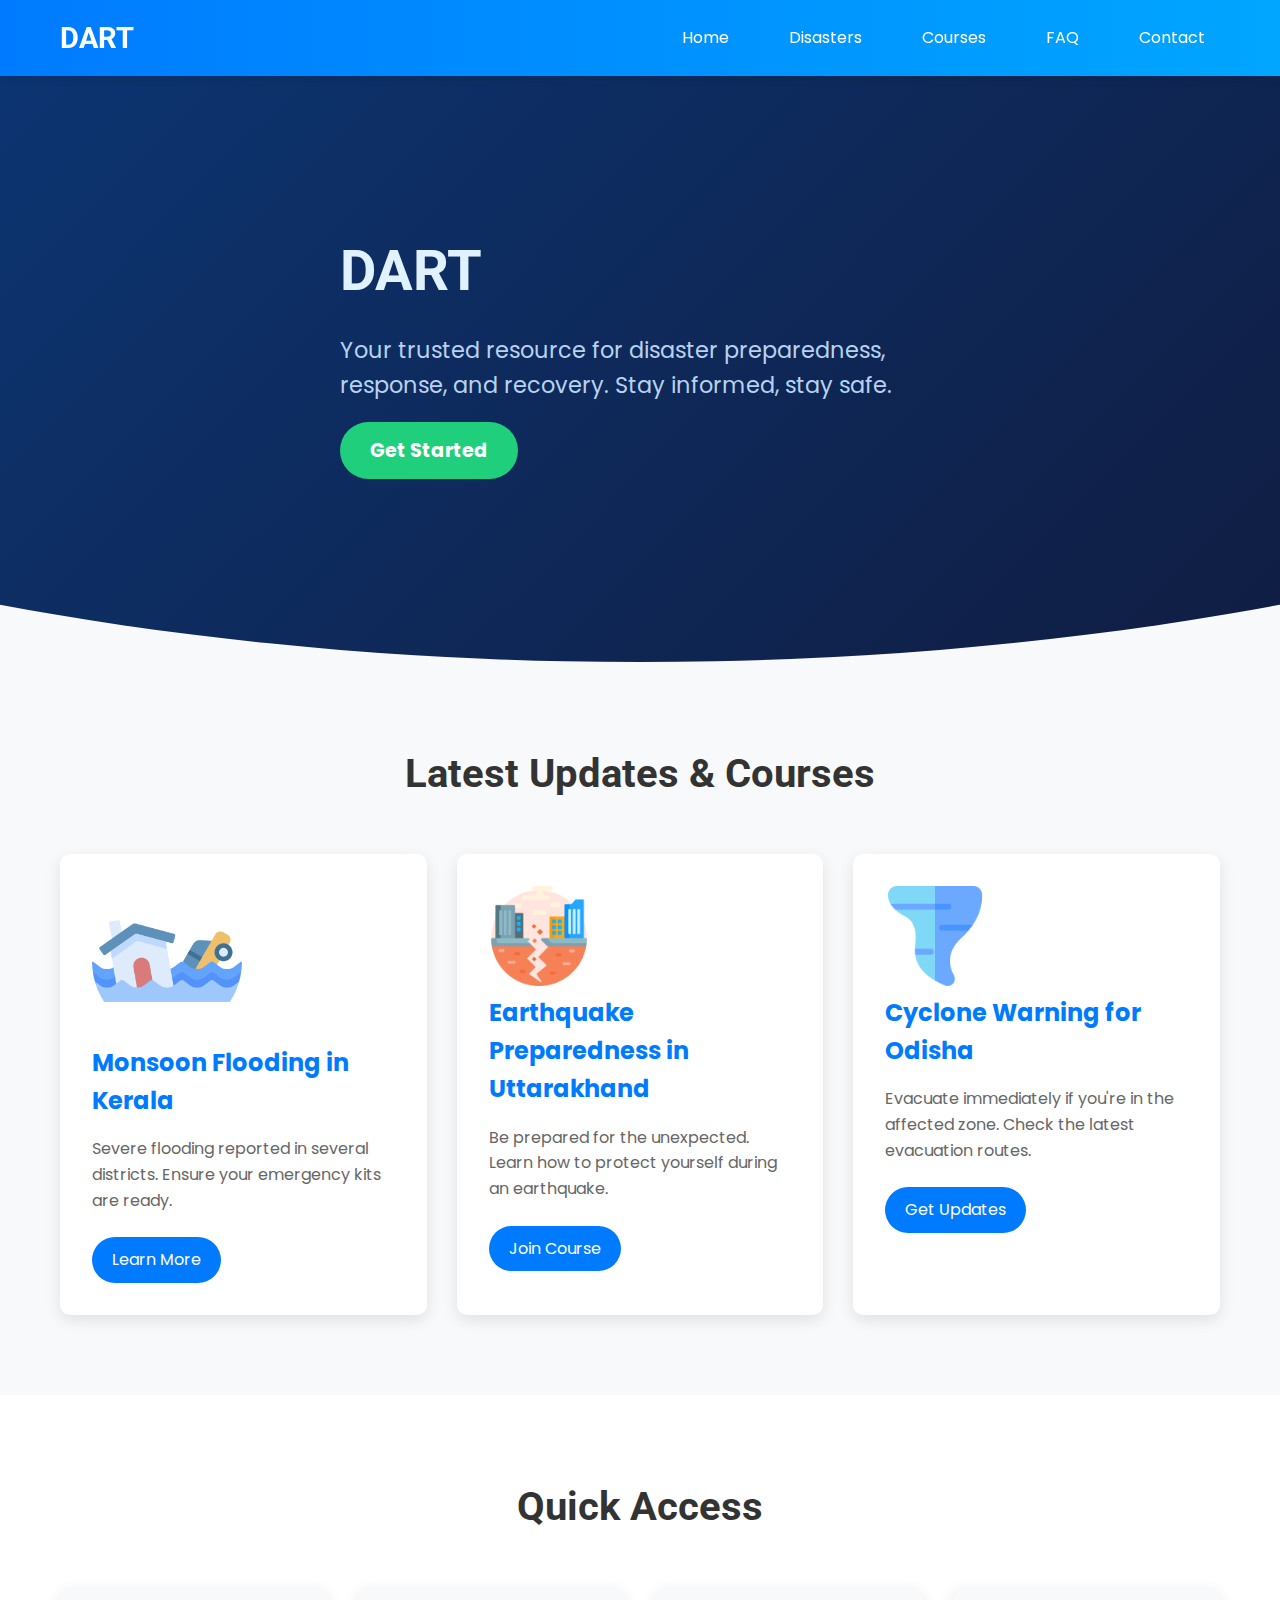
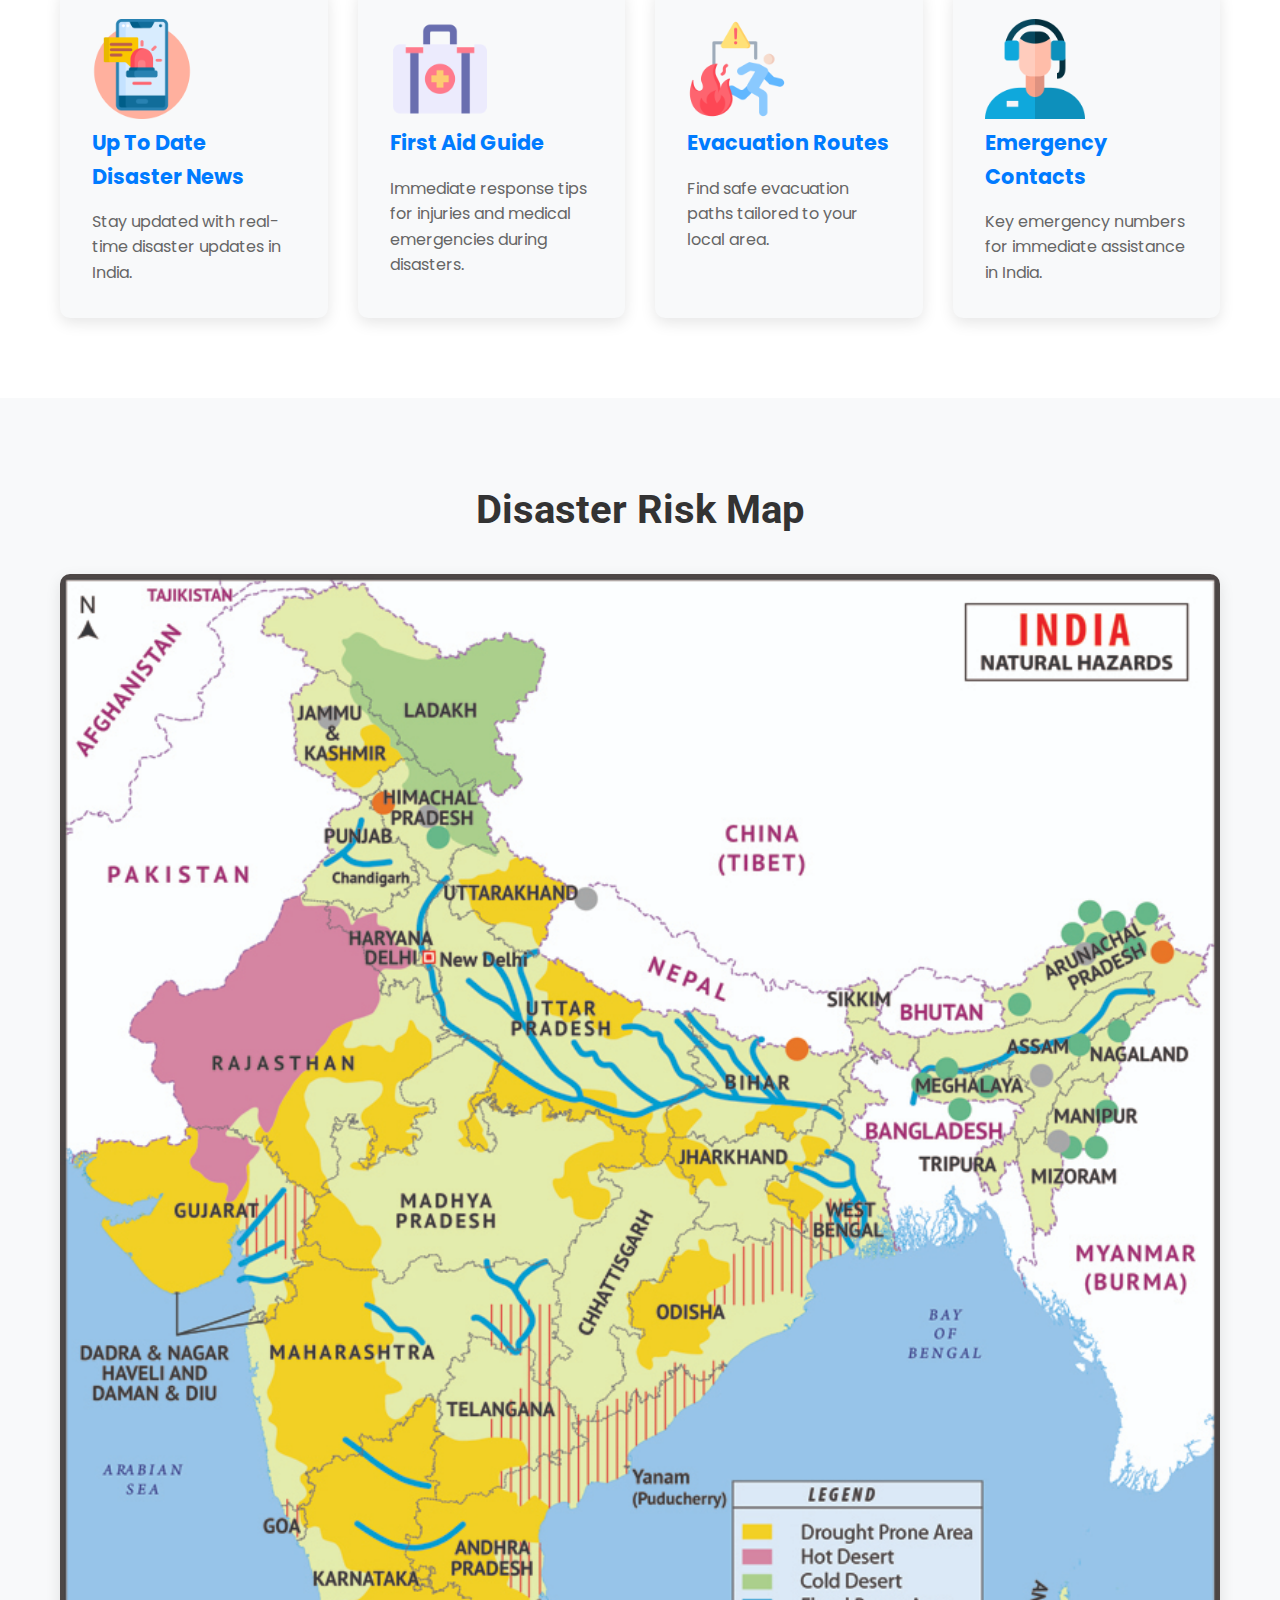
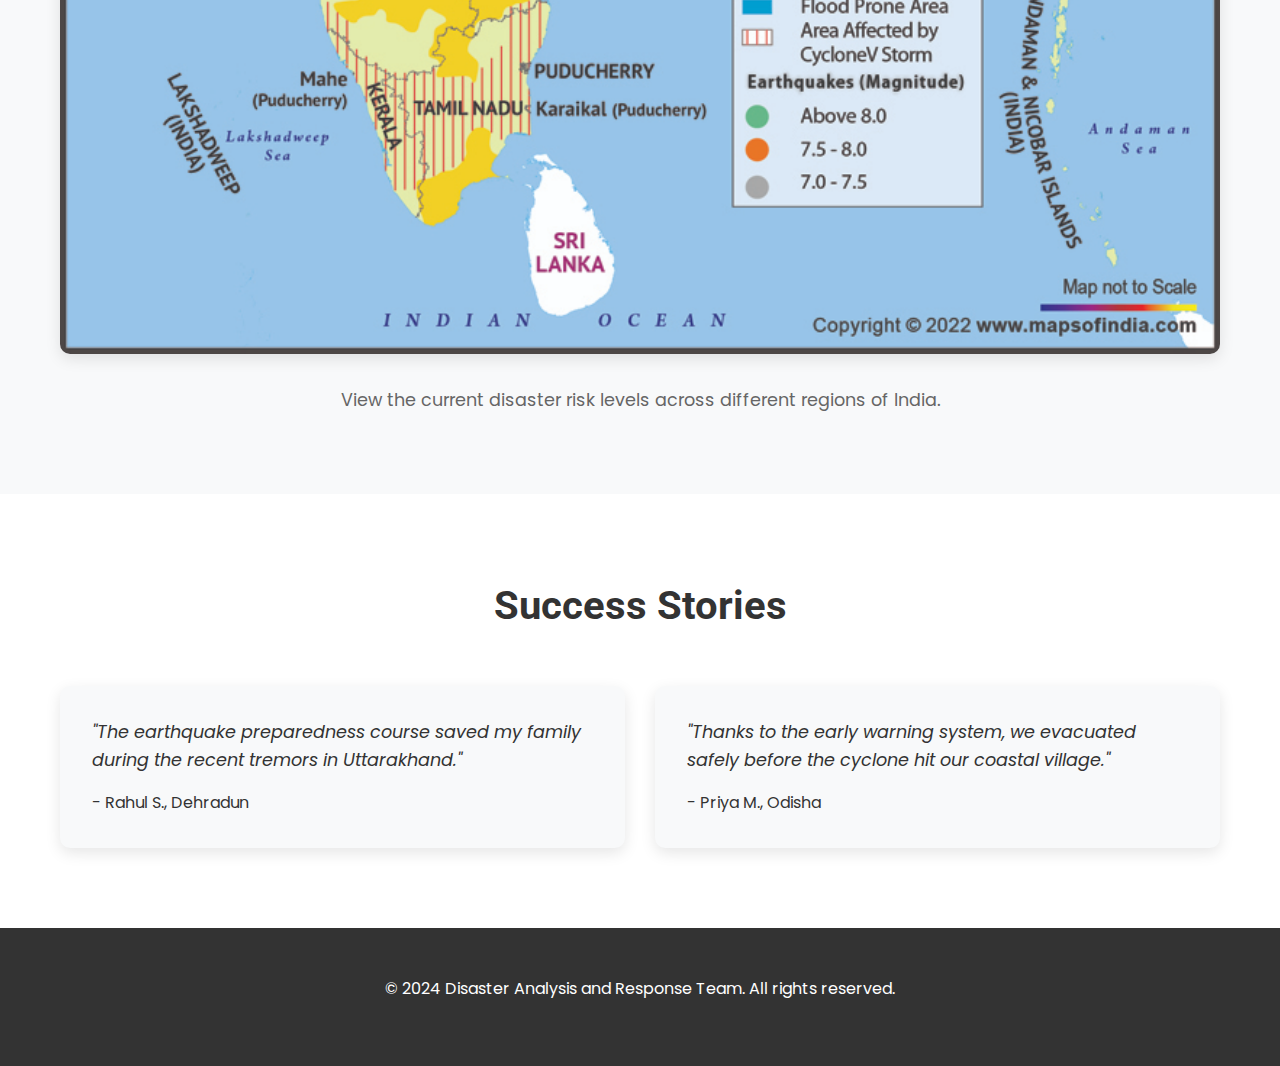
==== commit 5caa3c13: "Glassmorphism Added on media quest, certificate limit added" ====
--- a/index.html
+++ b/index.html
@@ -26,7 +26,7 @@
         <div class="container">
             <h2>DART</h2>
             <p>Your trusted resource for disaster preparedness, response, and recovery. Stay informed, stay safe.</p>
-            <button class="btn-start">Get Started</button>
+            <a href="courses.html" class="btn-start">Get Started</a>
         </div>
     </header>
 
@@ -63,8 +63,8 @@
                 <div class="quick-access-grid">
                     <div class="quick-access-item">
                         <img src="/images/emergency-contact.png" alt="" width="100px" height="auto">
-                        <h4>Emergency Alerts</h4>
-                        <p>Stay updated with real-time disaster warnings and alerts for your region in India.</p>
+                        <h4>Up To Date Disaster News</h4>
+                        <p>Stay updated with real-time disaster updates in India.</p>
                     </div>
                     <div class="quick-access-item">
                         <img src="/images/first-aid-kit.png" alt="" width="100px" height="auto">
--- a/css/common.css
+++ b/css/common.css
@@ -195,6 +195,8 @@
     padding: 20px 0;
     text-align: center;
     box-shadow: 0 8px 10px rgba(0, 0, 0, 0.1);
+    border-radius: 20px;
+    color: black;
   }
 
   .navbar ul.active {
@@ -204,4 +206,14 @@
   .navbar ul li {
     margin: 10px 0;
   }
-}
+
+  .navbar {
+    border-radius: 10px;
+    backdrop-filter: blur(20px);
+    background: linear-gradient(90deg, rgba(0, 123, 255, 0.511), rgb(0, 166, 255, 0.511));
+  }
+  
+  .container h1 {
+    color: black;
+  }
+}
--- a/css/index.css
+++ b/css/index.css
@@ -43,6 +43,8 @@
   border: none;
   transition: all 0.3s ease;
   animation: fadeInUp 1.5s ease-in-out;
+  text-decoration: none;
+  font-weight: bolder;
 }
 
 .btn-start:hover {
